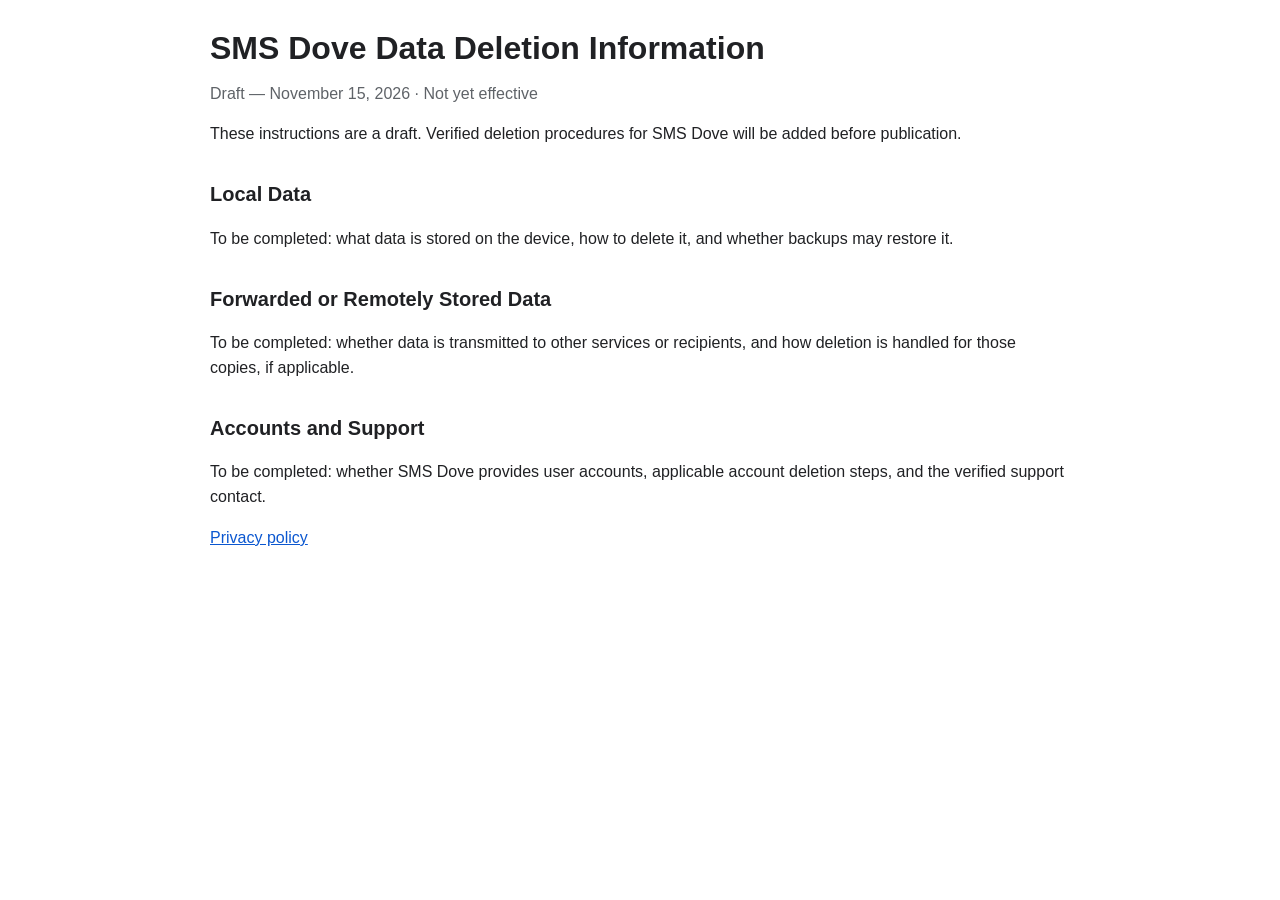
==== sms-dove-delete-data/index.html @ 957be399 "Initialize SMS Dove privacy policy site" ====
<!DOCTYPE html>
<html lang="en">
<head>
  <meta charset="utf-8">
  <meta name="viewport" content="width=device-width, initial-scale=1">
  <meta name="robots" content="noindex">
  <title>SMS Dove Data Deletion Information</title>
  <link rel="stylesheet" href="../styles.css">
</head>
<body>
<main>
  <h1>SMS Dove Data Deletion Information</h1>
  <p class="updated">Draft — November 15, 2026 · Not yet effective</p>
  <p>These instructions are a draft. Verified deletion procedures for SMS Dove will be added before publication.</p>
  <h2>Local Data</h2>
  <p>To be completed: what data is stored on the device, how to delete it, and whether backups may restore it.</p>
  <h2>Forwarded or Remotely Stored Data</h2>
  <p>To be completed: whether data is transmitted to other services or recipients, and how deletion is handled for those copies, if applicable.</p>
  <h2>Accounts and Support</h2>
  <p>To be completed: whether SMS Dove provides user accounts, applicable account deletion steps, and the verified support contact.</p>
  <p><a href="../">Privacy policy</a></p>
</main>
</body>
</html>
---- styles.css ----
:root {
      color-scheme: light dark;
      font-family: -apple-system, BlinkMacSystemFont, "Segoe UI", Roboto, Helvetica, Arial, sans-serif;
      line-height: 1.55;
    }

    body {
      margin: 0;
      padding: 24px;
      color: #202124;
      background: #ffffff;
    }

    main {
      max-width: 860px;
      margin: 0 auto;
    }

    h1 {
      font-size: 2rem;
      margin: 0 0 8px;
    }

    h2 {
      font-size: 1.25rem;
      margin-top: 32px;
    }

    p, li {
      font-size: 1rem;
    }

    code {
      padding: 2px 5px;
      border-radius: 4px;
      background: #f1f3f4;
    }

    a {
      color: #0b57d0;
    }

    .updated {
      color: #5f6368;
      margin-top: 0;
    }

    @media (prefers-color-scheme: dark) {
      body {
        color: #e8eaed;
        background: #121212;
      }

      code {
        background: #2a2b2f;
      }

      a {
        color: #8ab4f8;
      }

      .updated {
        color: #bdc1c6;
      }
    }
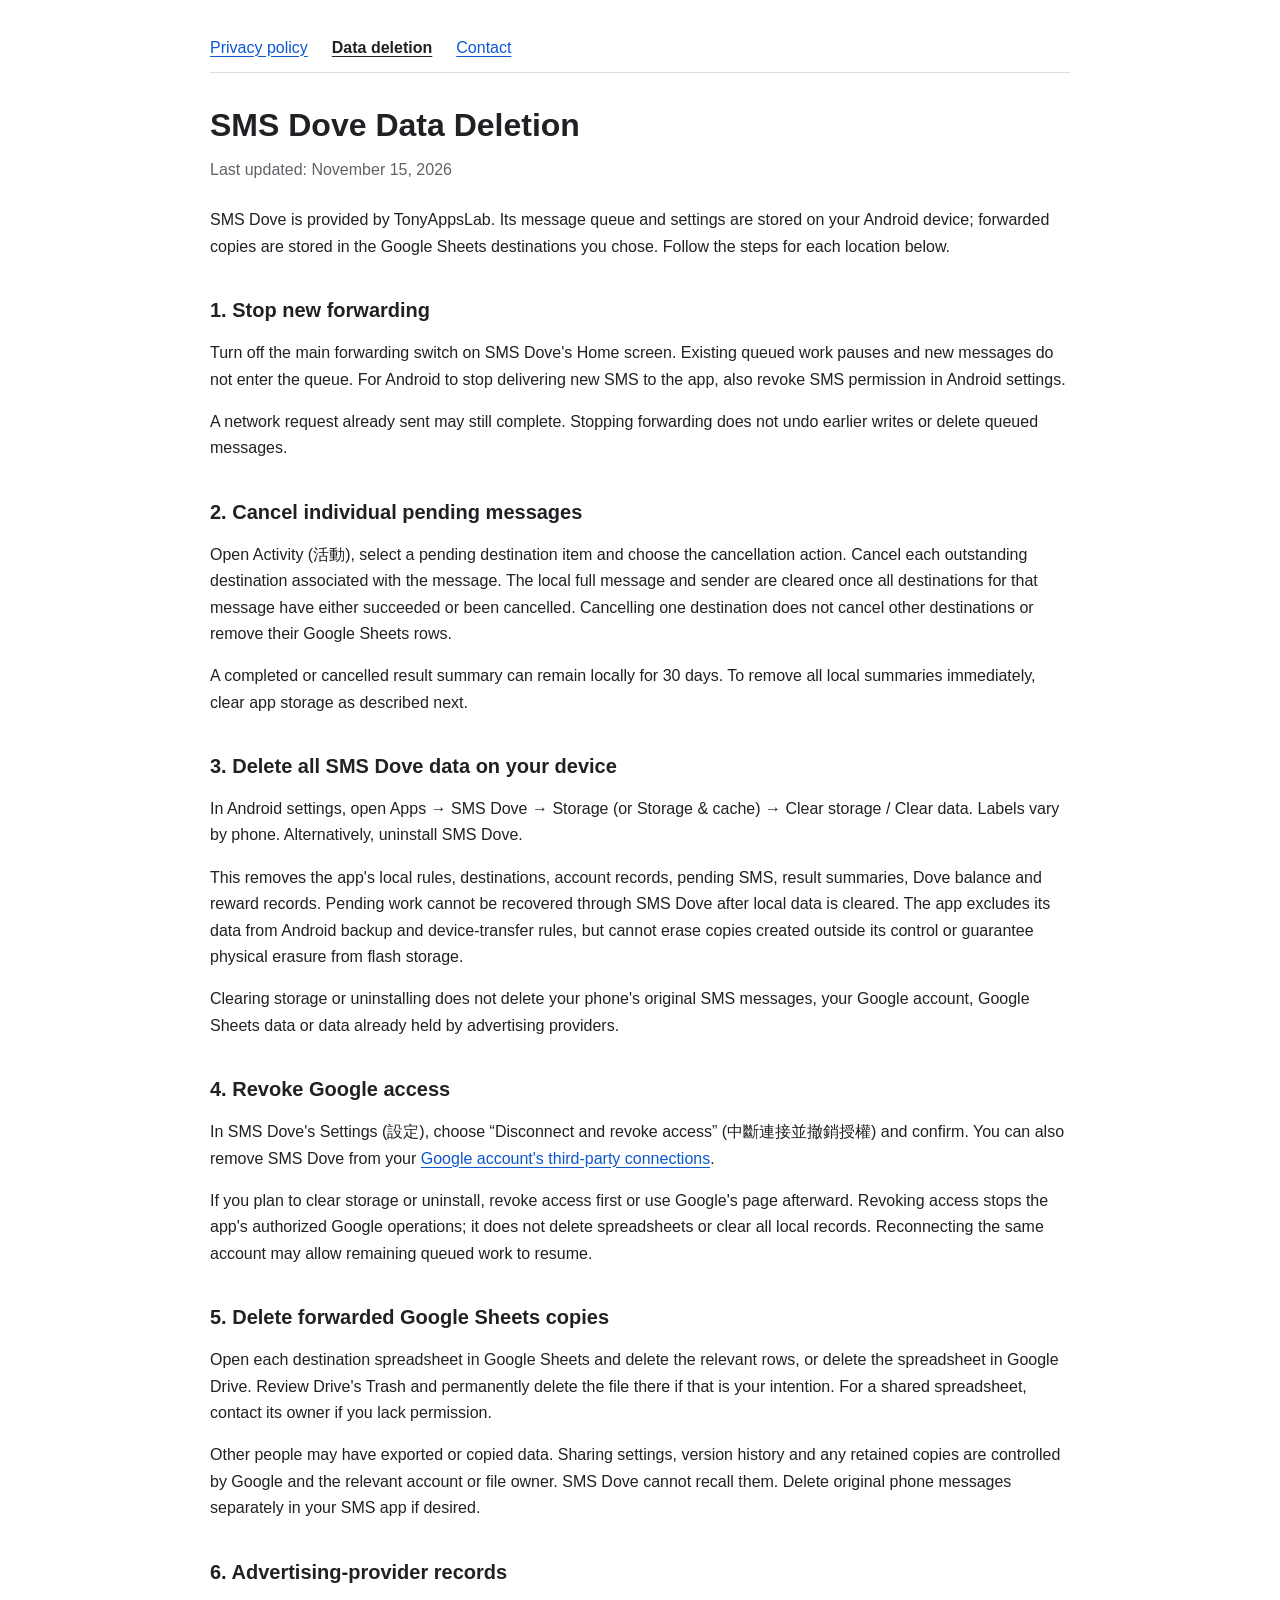
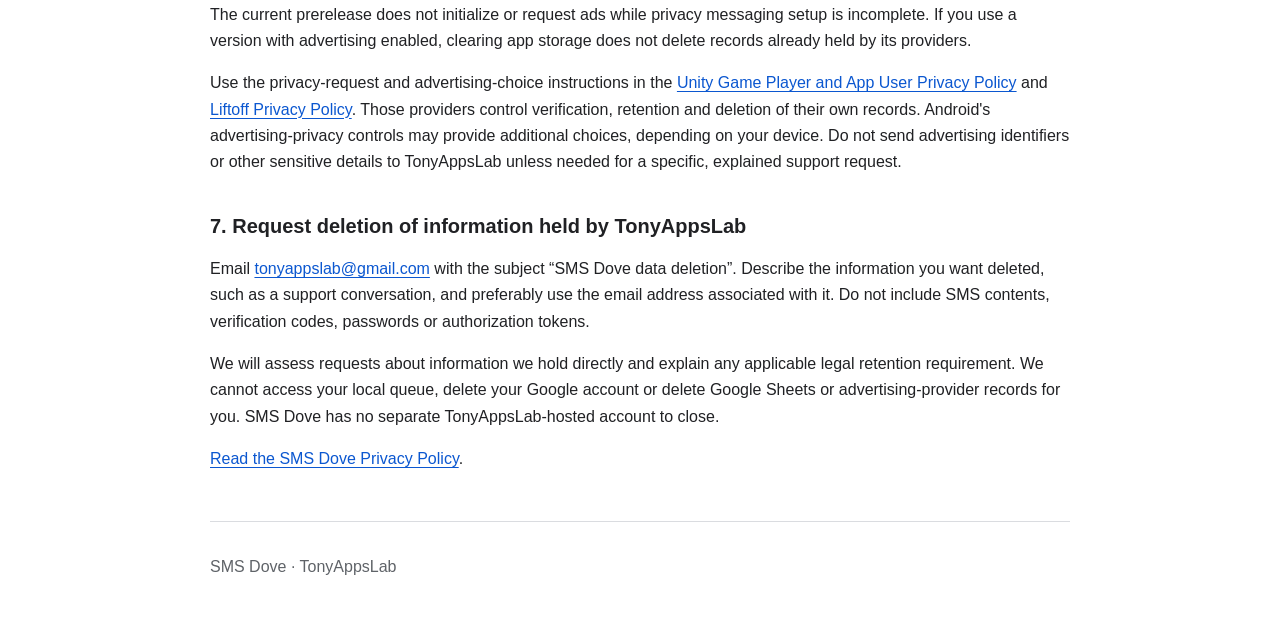
==== commit ef1035bc: "docs: publish SMS Dove privacy and data deletion policies" ====
--- a/sms-dove-delete-data/index.html
+++ b/sms-dove-delete-data/index.html
@@ -3,22 +3,41 @@
 <head>
   <meta charset="utf-8">
   <meta name="viewport" content="width=device-width, initial-scale=1">
-  <meta name="robots" content="noindex">
-  <title>SMS Dove Data Deletion Information</title>
+  <meta name="description" content="Delete SMS Dove local data, revoke Google access, remove forwarded Sheets copies and contact TonyAppsLab.">
+  <title>SMS Dove Data Deletion</title>
   <link rel="stylesheet" href="../styles.css">
 </head>
 <body>
-<main>
-  <h1>SMS Dove Data Deletion Information</h1>
-  <p class="updated">Draft — November 15, 2026 · Not yet effective</p>
-  <p>These instructions are a draft. Verified deletion procedures for SMS Dove will be added before publication.</p>
-  <h2>Local Data</h2>
-  <p>To be completed: what data is stored on the device, how to delete it, and whether backups may restore it.</p>
-  <h2>Forwarded or Remotely Stored Data</h2>
-  <p>To be completed: whether data is transmitted to other services or recipients, and how deletion is handled for those copies, if applicable.</p>
-  <h2>Accounts and Support</h2>
-  <p>To be completed: whether SMS Dove provides user accounts, applicable account deletion steps, and the verified support contact.</p>
-  <p><a href="../">Privacy policy</a></p>
+<a class="skip-link" href="#content">Skip to content</a>
+<header><nav aria-label="Policy pages"><a href="../">Privacy policy</a><a href="./" aria-current="page">Data deletion</a><a href="#7-request-deletion-of-information-held-by-tonyappslab">Contact</a></nav></header>
+<main id="content" tabindex="-1">
+<h1>SMS Dove Data Deletion</h1>
+<p class="updated">Last updated: November 15, 2026</p>
+<p>SMS Dove is provided by TonyAppsLab. Its message queue and settings are stored on your Android device; forwarded copies are stored in the Google Sheets destinations you chose. Follow the steps for each location below.</p>
+<h2 id="1-stop-new-forwarding">1. Stop new forwarding</h2>
+<p>Turn off the main forwarding switch on SMS Dove&#x27;s Home screen. Existing queued work pauses and new messages do not enter the queue. For Android to stop delivering new SMS to the app, also revoke SMS permission in Android settings.</p>
+<p>A network request already sent may still complete. Stopping forwarding does not undo earlier writes or delete queued messages.</p>
+<h2 id="2-cancel-individual-pending-messages">2. Cancel individual pending messages</h2>
+<p>Open Activity (活動), select a pending destination item and choose the cancellation action. Cancel each outstanding destination associated with the message. The local full message and sender are cleared once all destinations for that message have either succeeded or been cancelled. Cancelling one destination does not cancel other destinations or remove their Google Sheets rows.</p>
+<p>A completed or cancelled result summary can remain locally for 30 days. To remove all local summaries immediately, clear app storage as described next.</p>
+<h2 id="3-delete-all-sms-dove-data-on-your-device">3. Delete all SMS Dove data on your device</h2>
+<p>In Android settings, open Apps → SMS Dove → Storage (or Storage &amp; cache) → Clear storage / Clear data. Labels vary by phone. Alternatively, uninstall SMS Dove.</p>
+<p>This removes the app&#x27;s local rules, destinations, account records, pending SMS, result summaries, Dove balance and reward records. Pending work cannot be recovered through SMS Dove after local data is cleared. The app excludes its data from Android backup and device-transfer rules, but cannot erase copies created outside its control or guarantee physical erasure from flash storage.</p>
+<p>Clearing storage or uninstalling does not delete your phone&#x27;s original SMS messages, your Google account, Google Sheets data or data already held by advertising providers.</p>
+<h2 id="4-revoke-google-access">4. Revoke Google access</h2>
+<p>In SMS Dove&#x27;s Settings (設定), choose “Disconnect and revoke access” (中斷連接並撤銷授權) and confirm. You can also remove SMS Dove from your <a href="https://myaccount.google.com/connections">Google account&#x27;s third-party connections</a>.</p>
+<p>If you plan to clear storage or uninstall, revoke access first or use Google&#x27;s page afterward. Revoking access stops the app&#x27;s authorized Google operations; it does not delete spreadsheets or clear all local records. Reconnecting the same account may allow remaining queued work to resume.</p>
+<h2 id="5-delete-forwarded-google-sheets-copies">5. Delete forwarded Google Sheets copies</h2>
+<p>Open each destination spreadsheet in Google Sheets and delete the relevant rows, or delete the spreadsheet in Google Drive. Review Drive&#x27;s Trash and permanently delete the file there if that is your intention. For a shared spreadsheet, contact its owner if you lack permission.</p>
+<p>Other people may have exported or copied data. Sharing settings, version history and any retained copies are controlled by Google and the relevant account or file owner. SMS Dove cannot recall them. Delete original phone messages separately in your SMS app if desired.</p>
+<h2 id="6-advertising-provider-records">6. Advertising-provider records</h2>
+<p>The current prerelease does not initialize or request ads while privacy messaging setup is incomplete. If you use a version with advertising enabled, clearing app storage does not delete records already held by its providers.</p>
+<p>Use the privacy-request and advertising-choice instructions in the <a href="https://unity.com/legal/game-player-and-app-user-privacy-policy">Unity Game Player and App User Privacy Policy</a> and <a href="https://liftoff.ai/privacy-policy/">Liftoff Privacy Policy</a>. Those providers control verification, retention and deletion of their own records. Android&#x27;s advertising-privacy controls may provide additional choices, depending on your device. Do not send advertising identifiers or other sensitive details to TonyAppsLab unless needed for a specific, explained support request.</p>
+<h2 id="7-request-deletion-of-information-held-by-tonyappslab">7. Request deletion of information held by TonyAppsLab</h2>
+<p>Email <a href="mailto:tonyappslab@gmail.com?subject=SMS%20Dove%20data%20deletion">tonyappslab@gmail.com</a> with the subject “SMS Dove data deletion”. Describe the information you want deleted, such as a support conversation, and preferably use the email address associated with it. Do not include SMS contents, verification codes, passwords or authorization tokens.</p>
+<p>We will assess requests about information we hold directly and explain any applicable legal retention requirement. We cannot access your local queue, delete your Google account or delete Google Sheets or advertising-provider records for you. SMS Dove has no separate TonyAppsLab-hosted account to close.</p>
+<p><a href="../">Read the SMS Dove Privacy Policy</a>.</p>
 </main>
+<footer><p>SMS Dove · TonyAppsLab</p></footer>
 </body>
 </html>
--- a/styles.css
+++ b/styles.css
@@ -1,65 +1,37 @@
 :root {
-      color-scheme: light dark;
-      font-family: -apple-system, BlinkMacSystemFont, "Segoe UI", Roboto, Helvetica, Arial, sans-serif;
-      line-height: 1.55;
-    }
-
-    body {
-      margin: 0;
-      padding: 24px;
-      color: #202124;
-      background: #ffffff;
-    }
-
-    main {
-      max-width: 860px;
-      margin: 0 auto;
-    }
-
-    h1 {
-      font-size: 2rem;
-      margin: 0 0 8px;
-    }
-
-    h2 {
-      font-size: 1.25rem;
-      margin-top: 32px;
-    }
-
-    p, li {
-      font-size: 1rem;
-    }
-
-    code {
-      padding: 2px 5px;
-      border-radius: 4px;
-      background: #f1f3f4;
-    }
-
-    a {
-      color: #0b57d0;
-    }
-
-    .updated {
-      color: #5f6368;
-      margin-top: 0;
-    }
-
-    @media (prefers-color-scheme: dark) {
-      body {
-        color: #e8eaed;
-        background: #121212;
-      }
-
-      code {
-        background: #2a2b2f;
-      }
-
-      a {
-        color: #8ab4f8;
-      }
-
-      .updated {
-        color: #bdc1c6;
-      }
-    }
+  color-scheme: light dark;
+  font-family: -apple-system, BlinkMacSystemFont, "Segoe UI", Roboto, Helvetica, Arial, sans-serif;
+  line-height: 1.65;
+  --text: #202124;
+  --background: #ffffff;
+  --muted: #5f6368;
+  --link: #0b57d0;
+  --line: #dadce0;
+}
+* { box-sizing: border-box; }
+html { scroll-padding-top: 16px; }
+body { margin: 0; padding: 24px; color: var(--text); background: var(--background); }
+header, main, footer { max-width: 860px; margin: 0 auto; }
+header { margin-bottom: 32px; border-bottom: 1px solid var(--line); }
+nav { display: flex; flex-wrap: wrap; gap: 8px 24px; }
+nav a { display: inline-flex; align-items: center; min-height: 48px; }
+nav a[aria-current="page"] { color: var(--text); font-weight: 600; }
+h1 { font-size: clamp(1.65rem, 5vw, 2rem); line-height: 1.25; margin: 0 0 12px; }
+h2 { font-size: 1.25rem; line-height: 1.4; margin: 36px 0 12px; }
+p, li { font-size: 1rem; overflow-wrap: anywhere; }
+li + li { margin-top: 12px; }
+ul { padding-left: 24px; }
+a { color: var(--link); text-underline-offset: 3px; overflow-wrap: anywhere; }
+a:hover { text-decoration-thickness: 2px; }
+a:focus-visible { outline: 3px solid var(--link); outline-offset: 4px; border-radius: 2px; }
+.updated { color: var(--muted); margin: 0 0 24px; }
+footer { margin-top: 48px; padding-top: 16px; border-top: 1px solid var(--line); color: var(--muted); }
+.skip-link { position: absolute; left: 16px; top: 0; padding: 12px 16px; background: var(--background); transform: translateY(-150%); }
+.skip-link:focus { transform: translateY(0); }
+@media (max-width: 480px) {
+  body { padding: 20px 16px; }
+  nav { gap: 4px 20px; }
+}
+@media (prefers-color-scheme: dark) {
+  :root { --text: #e8eaed; --background: #121212; --muted: #bdc1c6; --link: #8ab4f8; --line: #5f6368; }
+}
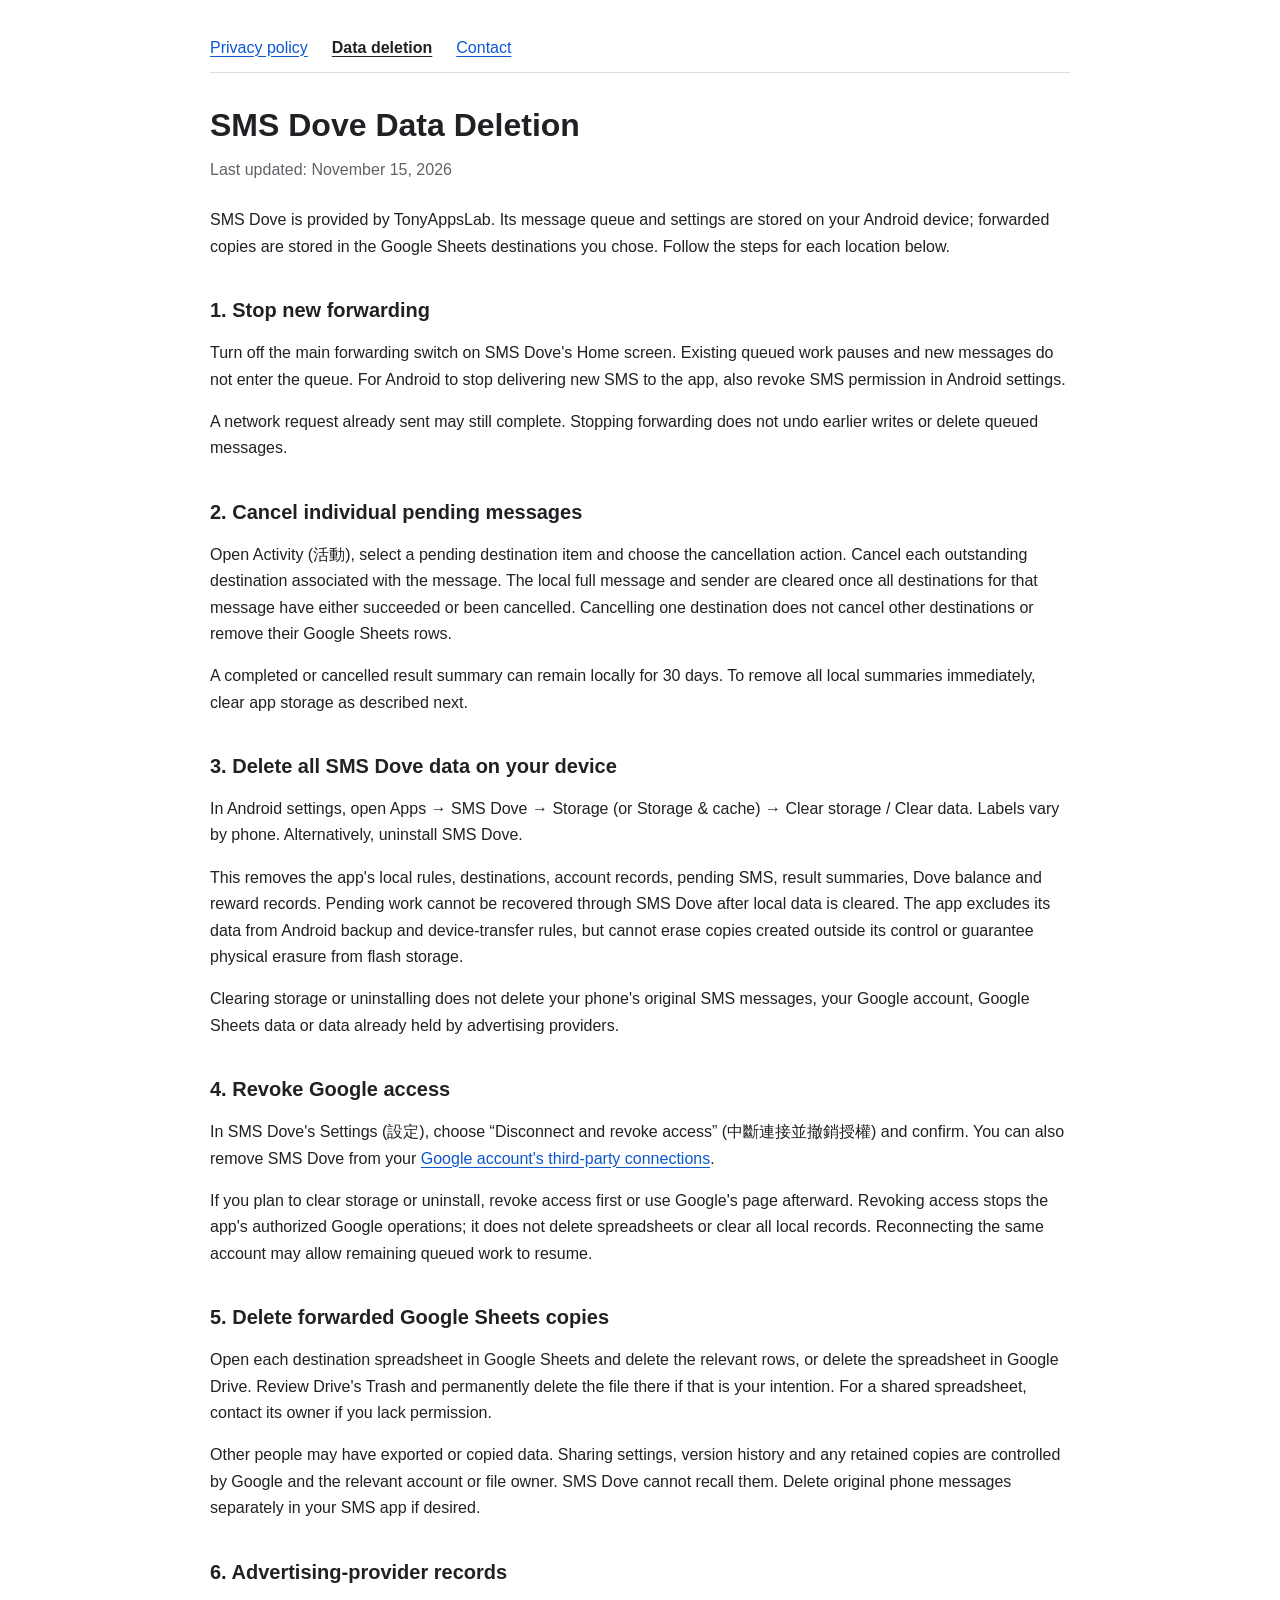
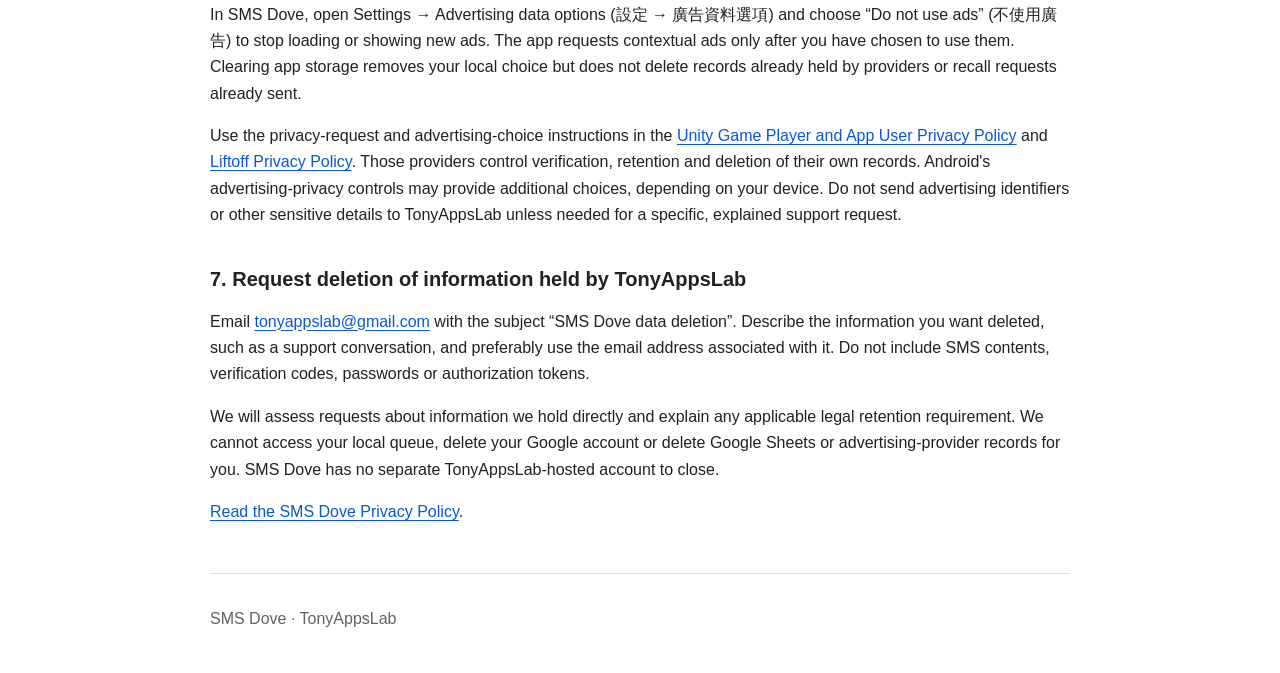
==== commit 0522e93a: "docs: describe contextual ads without AdMob or UMP" ====
--- a/sms-dove-delete-data/index.html
+++ b/sms-dove-delete-data/index.html
@@ -31,7 +31,7 @@
 <p>Open each destination spreadsheet in Google Sheets and delete the relevant rows, or delete the spreadsheet in Google Drive. Review Drive&#x27;s Trash and permanently delete the file there if that is your intention. For a shared spreadsheet, contact its owner if you lack permission.</p>
 <p>Other people may have exported or copied data. Sharing settings, version history and any retained copies are controlled by Google and the relevant account or file owner. SMS Dove cannot recall them. Delete original phone messages separately in your SMS app if desired.</p>
 <h2 id="6-advertising-provider-records">6. Advertising-provider records</h2>
-<p>The current prerelease does not initialize or request ads while privacy messaging setup is incomplete. If you use a version with advertising enabled, clearing app storage does not delete records already held by its providers.</p>
+<p>In SMS Dove, open Settings → Advertising data options (設定 → 廣告資料選項) and choose “Do not use ads” (不使用廣告) to stop loading or showing new ads. The app requests contextual ads only after you have chosen to use them. Clearing app storage removes your local choice but does not delete records already held by providers or recall requests already sent.</p>
 <p>Use the privacy-request and advertising-choice instructions in the <a href="https://unity.com/legal/game-player-and-app-user-privacy-policy">Unity Game Player and App User Privacy Policy</a> and <a href="https://liftoff.ai/privacy-policy/">Liftoff Privacy Policy</a>. Those providers control verification, retention and deletion of their own records. Android&#x27;s advertising-privacy controls may provide additional choices, depending on your device. Do not send advertising identifiers or other sensitive details to TonyAppsLab unless needed for a specific, explained support request.</p>
 <h2 id="7-request-deletion-of-information-held-by-tonyappslab">7. Request deletion of information held by TonyAppsLab</h2>
 <p>Email <a href="mailto:tonyappslab@gmail.com?subject=SMS%20Dove%20data%20deletion">tonyappslab@gmail.com</a> with the subject “SMS Dove data deletion”. Describe the information you want deleted, such as a support conversation, and preferably use the email address associated with it. Do not include SMS contents, verification codes, passwords or authorization tokens.</p>
